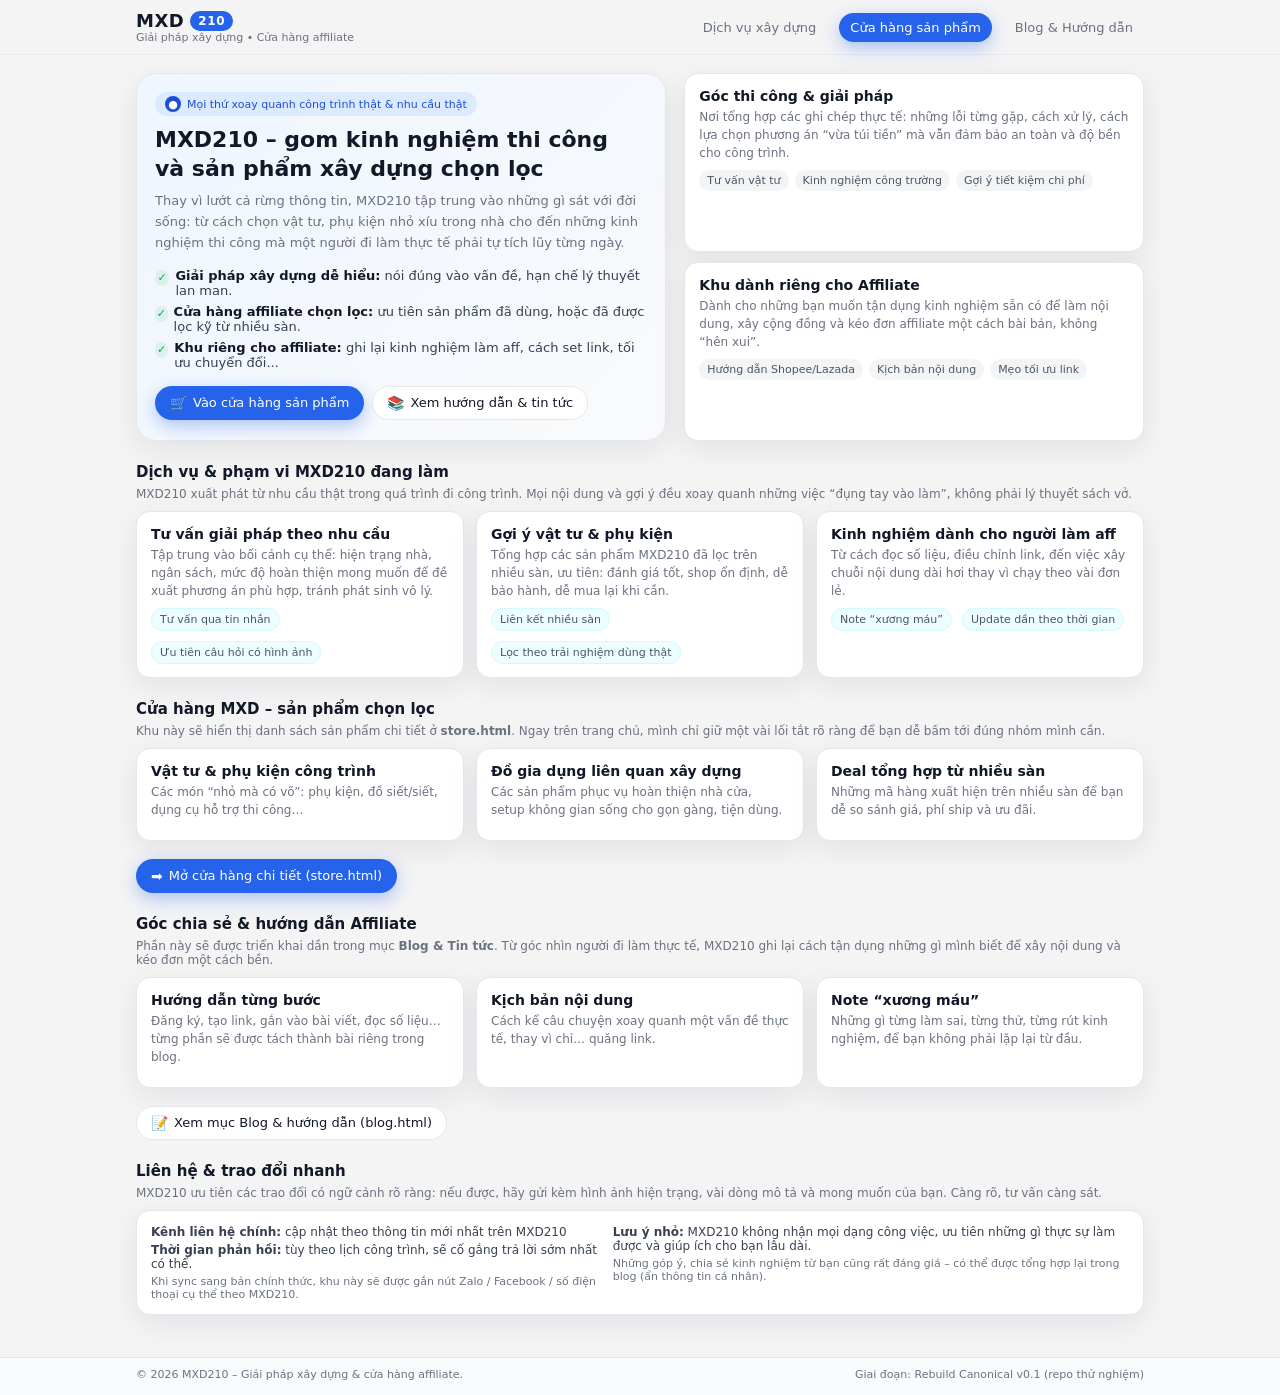
==== index.html @ 5761dd82 "feat(index): add MXD210 canonical homepage v0.1 Add initial HTML structure for MXD210 website with m" ====
<!doctype html>
<html lang="vi">
<head>
  <meta charset="utf-8"/>
  <meta name="viewport" content="width=device-width,initial-scale=1,maximum-scale=1"/>

  <title>MXD210 • Giải pháp xây dựng & cửa hàng affiliate</title>
  <meta name="description" content="MXD210 – chia sẻ kinh nghiệm thi công, tư vấn giải pháp xây dựng và tổng hợp cửa hàng affiliate sản phẩm chọn lọc. Dễ hiểu, dễ chọn, đúng nhu cầu thực tế."/>

  <!-- Giai đoạn REBUILD trên repo thử nghiệm: tránh index -->
  <meta name="robots" content="noindex,follow"/>

  <!-- Khi sync sang repo mxd210 chính thức thì chỉnh lại canonical + og:url nếu cần -->
  <link rel="canonical" href="https://mxd210.github.io/"/>

  <meta property="og:title" content="MXD210 • Giải pháp xây dựng & cửa hàng affiliate"/>
  <meta property="og:description" content="Chia sẻ kinh nghiệm thi công, tư vấn giải pháp xây dựng và cửa hàng affiliate sản phẩm chọn lọc từ nhiều sàn thương mại điện tử."/>
  <meta property="og:type" content="website"/>
  <meta property="og:url" content="https://mxd210.github.io/"/>
  <meta property="og:image" content="https://mxd210.github.io/assets/img/og-mxd210.webp"/>

  <style>
    :root{
      --bg:#f4f4f5;
      --card:#ffffff;
      --text:#111827;
      --muted:#6b7280;
      --accent:#2563eb;
      --accent-soft:#dbeafe;
      --border:#e5e7eb;
      --radius:14px;
      --shadow:0 8px 30px rgba(15,23,42,.08);
    }
    *{box-sizing:border-box;margin:0;padding:0}
    html,body{height:100%}
    body{
      font-family:system-ui,-apple-system,BlinkMacSystemFont,"Segoe UI",sans-serif;
      background:var(--bg);
      color:var(--text);
      -webkit-font-smoothing:antialiased;
    }
    a{text-decoration:none;color:inherit}
    .page{
      min-height:100vh;
      display:flex;
      flex-direction:column;
    }
    .topbar{
      position:sticky;
      top:0;
      z-index:10;
      backdrop-filter:blur(16px);
      background:rgba(244,244,245,.88);
      border-bottom:1px solid rgba(229,231,235,.7);
    }
    .topbar-inner{
      max-width:1040px;
      margin:0 auto;
      padding:10px 16px;
      display:flex;
      align-items:center;
      justify-content:space-between;
      gap:12px;
    }
    .logo{
      font-weight:700;
      letter-spacing:.03em;
      font-size:18px;
      display:flex;
      align-items:center;
      gap:6px;
    }
    .logo span{
      padding:3px 8px;
      border-radius:999px;
      background:var(--accent);
      color:#fff;
      font-size:12px;
      font-weight:600;
    }
    .logo-sub{
      font-size:11px;
      color:var(--muted);
    }
    .nav{
      display:flex;
      align-items:center;
      gap:12px;
      font-size:13px;
    }
    .nav a{
      padding:6px 10px;
      border-radius:999px;
      border:1px solid transparent;
      color:var(--muted);
      white-space:nowrap;
    }
    .nav a:hover{
      border-color:var(--border);
      background:#fff;
      color:var(--text);
    }
    .nav .nav-primary{
      background:var(--accent);
      color:#fff;
      border-color:transparent;
      box-shadow:0 6px 18px rgba(37,99,235,.35);
    }
    .nav .nav-primary:hover{
      transform:translateY(-1px);
    }

    .main{
      flex:1;
    }
    .container{
      max-width:1040px;
      margin:0 auto;
      padding:18px 16px 32px;
    }
    .hero{
      display:grid;
      grid-template-columns:minmax(0,3fr) minmax(0,2.6fr);
      gap:18px;
      margin-bottom:22px;
    }
    @media (max-width:768px){
      .hero{
        grid-template-columns:minmax(0,1fr);
      }
    }
    .hero-main{
      padding:18px 18px 20px;
      background:linear-gradient(135deg,#eff6ff,#f9fafb);
      border-radius:20px;
      border:1px solid var(--border);
      box-shadow:var(--shadow);
    }
    .hero-pill{
      display:inline-flex;
      align-items:center;
      gap:6px;
      padding:4px 10px;
      border-radius:999px;
      background:var(--accent-soft);
      color:#1d4ed8;
      font-size:11px;
      margin-bottom:10px;
      font-weight:500;
    }
    .hero-pill span{
      display:inline-flex;
      align-items:center;
      justify-content:center;
      width:16px;
      height:16px;
      border-radius:999px;
      background:#1d4ed8;
      color:#fff;
      font-size:11px;
    }
    .hero-title{
      font-size:22px;
      line-height:1.3;
      font-weight:700;
      margin-bottom:8px;
    }
    .hero-desc{
      font-size:13px;
      line-height:1.6;
      color:var(--muted);
      margin-bottom:14px;
    }
    .hero-list{
      list-style:none;
      display:grid;
      grid-template-columns:minmax(0,1fr);
      gap:6px;
      font-size:13px;
      margin-bottom:16px;
      color:#374151;
    }
    .hero-list li{
      display:flex;
      align-items:flex-start;
      gap:6px;
    }
    .hero-list strong{
      font-weight:600;
      color:#111827;
    }
    .hero-list span.bullet{
      width:16px;
      height:16px;
      border-radius:999px;
      background:#22c55e1a;
      display:flex;
      align-items:center;
      justify-content:center;
      font-size:11px;
      color:#16a34a;
      margin-top:2px;
    }
    .hero-actions{
      display:flex;
      flex-wrap:wrap;
      gap:8px;
    }
    .btn{
      display:inline-flex;
      align-items:center;
      justify-content:center;
      gap:6px;
      padding:8px 14px;
      border-radius:999px;
      border:1px solid transparent;
      font-size:13px;
      font-weight:500;
      cursor:pointer;
      transition:all .16s ease;
    }
    .btn-main{
      background:var(--accent);
      color:#fff;
      box-shadow:0 6px 18px rgba(37,99,235,.35);
    }
    .btn-main:hover{
      transform:translateY(-1px);
      box-shadow:0 10px 26px rgba(37,99,235,.45);
    }
    .btn-ghost{
      background:#fff;
      color:#111827;
      border-color:var(--border);
    }
    .btn-ghost:hover{
      background:#f9fafb;
    }
    .btn span.icon{
      font-size:14px;
    }

    .hero-side{
      display:grid;
      grid-template-rows:minmax(0,1fr) minmax(0,1fr);
      gap:10px;
    }
    .card{
      background:var(--card);
      border-radius:var(--radius);
      border:1px solid var(--border);
      padding:14px 14px 13px;
      box-shadow:var(--shadow);
    }
    .card h2{
      font-size:14px;
      margin-bottom:4px;
      font-weight:600;
    }
    .card p{
      font-size:12px;
      color:var(--muted);
      margin-bottom:8px;
      line-height:1.5;
    }
    .tag-row{
      display:flex;
      flex-wrap:wrap;
      gap:6px;
    }
    .tag{
      padding:4px 8px;
      border-radius:999px;
      background:#f3f4f6;
      font-size:11px;
      color:#4b5563;
    }

    .grid{
      display:grid;
      grid-template-columns:repeat(3,minmax(0,1fr));
      gap:12px;
      margin-bottom:18px;
    }
    @media (max-width:900px){
      .grid{
        grid-template-columns:repeat(2,minmax(0,1fr));
      }
    }
    @media (max-width:640px){
      .grid{
        grid-template-columns:minmax(0,1fr);
      }
    }
    .section-title{
      font-size:15px;
      font-weight:600;
      margin-bottom:6px;
    }
    .section-desc{
      font-size:12px;
      color:var(--muted);
      margin-bottom:10px;
    }

    .stat-row{
      display:flex;
      flex-wrap:wrap;
      gap:10px;
      margin-top:8px;
      font-size:11px;
      color:#4b5563;
    }
    .stat-pill{
      padding:4px 8px;
      border-radius:999px;
      background:#ecfeff;
      border:1px solid #cffafe;
    }

    .contact-card{
      display:grid;
      grid-template-columns:minmax(0,1.4fr) minmax(0,1.6fr);
      gap:10px;
      margin-bottom:6px;
    }
    @media (max-width:640px){
      .contact-card{
        grid-template-columns:minmax(0,1fr);
      }
    }
    .contact-row{
      font-size:12px;
      color:#374151;
      margin-bottom:4px;
    }
    .contact-row strong{
      font-weight:600;
    }
    .contact-note{
      font-size:11px;
      color:var(--muted);
      margin-top:4px;
    }

    footer{
      border-top:1px solid var(--border);
      background:#f9fafb;
    }
    .footer-inner{
      max-width:1040px;
      margin:0 auto;
      padding:10px 16px 14px;
      display:flex;
      flex-wrap:wrap;
      gap:8px;
      align-items:center;
      justify-content:space-between;
      font-size:11px;
      color:#6b7280;
    }
    .footer-links{
      display:flex;
      flex-wrap:wrap;
      gap:10px;
    }
    .footer-links a{
      text-decoration:underline;
      text-decoration-style:dotted;
    }
  </style>

  <!-- Vị trí GA4 (khi dùng thật thì bỏ comment và thay ID)
  <script async src="https://www.googletagmanager.com/gtag/js?id=G-XXXXXXXXXX"></script>
  <script>
    window.dataLayer = window.dataLayer || [];
    function gtag(){dataLayer.push(arguments);}
    gtag('js', new Date());
    gtag('config', 'G-XXXXXXXXXX');
  </script>
  -->

  <!-- Vị trí script affiliate dành cho mxd210 (sau GA4, trước </body> ở các trang khác) -->
</head>
<body>
<div class="page">
  <header class="topbar">
    <div class="topbar-inner">
      <div>
        <div class="logo">
          MXD<span>210</span>
        </div>
        <div class="logo-sub">Giải pháp xây dựng • Cửa hàng affiliate</div>
      </div>
      <nav class="nav">
        <a href="#services">Dịch vụ xây dựng</a>
        <a href="store.html" class="nav-primary">Cửa hàng sản phẩm</a>
        <a href="blog.html">Blog & Hướng dẫn</a>
      </nav>
    </div>
  </header>

  <main class="main">
    <div class="container">
      <section class="hero">
        <div class="hero-main">
          <div class="hero-pill">
            <span>●</span>
            Mọi thứ xoay quanh công trình thật & nhu cầu thật
          </div>
          <h1 class="hero-title">
            MXD210 – gom kinh nghiệm thi công<br/>và sản phẩm xây dựng chọn lọc
          </h1>
          <p class="hero-desc">
            Thay vì lướt cả rừng thông tin, MXD210 tập trung vào những gì sát với đời sống:
            từ cách chọn vật tư, phụ kiện nhỏ xíu trong nhà cho đến những kinh nghiệm thi công
            mà một người đi làm thực tế phải tự tích lũy từng ngày.
          </p>
          <ul class="hero-list">
            <li>
              <span class="bullet">✓</span>
              <div><strong>Giải pháp xây dựng dễ hiểu:</strong> nói đúng vào vấn đề, hạn chế lý thuyết lan man.</div>
            </li>
            <li>
              <span class="bullet">✓</span>
              <div><strong>Cửa hàng affiliate chọn lọc:</strong> ưu tiên sản phẩm đã dùng, hoặc đã được lọc kỹ từ nhiều sàn.</div>
            </li>
            <li>
              <span class="bullet">✓</span>
              <div><strong>Khu riêng cho affiliate:</strong> ghi lại kinh nghiệm làm aff, cách set link, tối ưu chuyển đổi...</div>
            </li>
          </ul>
          <div class="hero-actions">
            <a href="store.html" class="btn btn-main">
              <span class="icon">🛒</span>
              Vào cửa hàng sản phẩm
            </a>
            <a href="blog.html" class="btn btn-ghost">
              <span class="icon">📚</span>
              Xem hướng dẫn & tin tức
            </a>
          </div>
        </div>

        <div class="hero-side">
          <div class="card">
            <h2>Góc thi công & giải pháp</h2>
            <p>
              Nơi tổng hợp các ghi chép thực tế: những lỗi từng gặp, cách xử lý, cách lựa chọn
              phương án “vừa túi tiền” mà vẫn đảm bảo an toàn và độ bền cho công trình.
            </p>
            <div class="tag-row">
              <span class="tag">Tư vấn vật tư</span>
              <span class="tag">Kinh nghiệm công trường</span>
              <span class="tag">Gợi ý tiết kiệm chi phí</span>
            </div>
          </div>
          <div class="card">
            <h2>Khu dành riêng cho Affiliate</h2>
            <p>
              Dành cho những bạn muốn tận dụng kinh nghiệm sẵn có để làm nội dung, xây cộng đồng
              và kéo đơn affiliate một cách bài bản, không “hên xui”.
            </p>
            <div class="tag-row">
              <span class="tag">Hướng dẫn Shopee/Lazada</span>
              <span class="tag">Kịch bản nội dung</span>
              <span class="tag">Mẹo tối ưu link</span>
            </div>
          </div>
        </div>
      </section>

      <section id="services" style="margin-bottom:22px;">
        <h2 class="section-title">Dịch vụ & phạm vi MXD210 đang làm</h2>
        <p class="section-desc">
          MXD210 xuất phát từ nhu cầu thật trong quá trình đi công trình. Mọi nội dung và gợi ý đều xoay quanh
          những việc “đụng tay vào làm”, không phải lý thuyết sách vở.
        </p>
        <div class="grid">
          <article class="card">
            <h2>Tư vấn giải pháp theo nhu cầu</h2>
            <p>
              Tập trung vào bối cảnh cụ thể: hiện trạng nhà, ngân sách, mức độ hoàn thiện mong muốn
              để đề xuất phương án phù hợp, tránh phát sinh vô lý.
            </p>
            <div class="stat-row">
              <span class="stat-pill">Tư vấn qua tin nhắn</span>
              <span class="stat-pill">Ưu tiên câu hỏi có hình ảnh</span>
            </div>
          </article>
          <article class="card">
            <h2>Gợi ý vật tư & phụ kiện</h2>
            <p>
              Tổng hợp các sản phẩm MXD210 đã lọc trên nhiều sàn, ưu tiên: đánh giá tốt, shop ổn định,
              dễ bảo hành, dễ mua lại khi cần.
            </p>
            <div class="stat-row">
              <span class="stat-pill">Liên kết nhiều sàn</span>
              <span class="stat-pill">Lọc theo trải nghiệm dùng thật</span>
            </div>
          </article>
          <article class="card">
            <h2>Kinh nghiệm dành cho người làm aff</h2>
            <p>
              Từ cách đọc số liệu, điều chỉnh link, đến việc xây chuỗi nội dung dài hơi thay vì chạy theo vài đơn lẻ.
            </p>
            <div class="stat-row">
              <span class="stat-pill">Note “xương máu”</span>
              <span class="stat-pill">Update dần theo thời gian</span>
            </div>
          </article>
        </div>
      </section>

      <section id="store-overview" style="margin-bottom:22px;">
        <h2 class="section-title">Cửa hàng MXD – sản phẩm chọn lọc</h2>
        <p class="section-desc">
          Khu này sẽ hiển thị danh sách sản phẩm chi tiết ở <strong>store.html</strong>. Ngay trên trang chủ,
          mình chỉ giữ một vài lối tắt rõ ràng để bạn dễ bấm tới đúng nhóm mình cần.
        </p>
        <div class="grid">
          <article class="card">
            <h2>Vật tư & phụ kiện công trình</h2>
            <p>Các món “nhỏ mà có võ”: phụ kiện, đồ siết/siết, dụng cụ hỗ trợ thi công…</p>
          </article>
          <article class="card">
            <h2>Đồ gia dụng liên quan xây dựng</h2>
            <p>Các sản phẩm phục vụ hoàn thiện nhà cửa, setup không gian sống cho gọn gàng, tiện dùng.</p>
          </article>
          <article class="card">
            <h2>Deal tổng hợp từ nhiều sàn</h2>
            <p>Những mã hàng xuất hiện trên nhiều sàn để bạn dễ so sánh giá, phí ship và ưu đãi.</p>
          </article>
        </div>
        <a href="store.html" class="btn btn-main">
          <span class="icon">➡️</span>
          Mở cửa hàng chi tiết (store.html)
        </a>
      </section>

      <section id="affiliate" style="margin-bottom:22px;">
        <h2 class="section-title">Góc chia sẻ & hướng dẫn Affiliate</h2>
        <p class="section-desc">
          Phần này sẽ được triển khai dần trong mục <strong>Blog & Tin tức</strong>. Từ góc nhìn người đi làm thực tế,
          MXD210 ghi lại cách tận dụng những gì mình biết để xây nội dung và kéo đơn một cách bền.
        </p>
        <div class="grid">
          <article class="card">
            <h2>Hướng dẫn từng bước</h2>
            <p>Đăng ký, tạo link, gắn vào bài viết, đọc số liệu… từng phần sẽ được tách thành bài riêng trong blog.</p>
          </article>
          <article class="card">
            <h2>Kịch bản nội dung</h2>
            <p>Cách kể câu chuyện xoay quanh một vấn đề thực tế, thay vì chỉ… quăng link.</p>
          </article>
          <article class="card">
            <h2>Note “xương máu”</h2>
            <p>Những gì từng làm sai, từng thử, từng rút kinh nghiệm, để bạn không phải lặp lại từ đầu.</p>
          </article>
        </div>
        <a href="blog.html" class="btn btn-ghost">
          <span class="icon">📝</span>
          Xem mục Blog & hướng dẫn (blog.html)
        </a>
      </section>

      <section id="contact" style="margin-bottom:10px;">
        <h2 class="section-title">Liên hệ & trao đổi nhanh</h2>
        <p class="section-desc">
          MXD210 ưu tiên các trao đổi có ngữ cảnh rõ ràng: nếu được, hãy gửi kèm hình ảnh hiện trạng,
          vài dòng mô tả và mong muốn của bạn. Càng rõ, tư vấn càng sát.
        </p>
        <div class="contact-card card">
          <div>
            <div class="contact-row">
              <strong>Kênh liên hệ chính:</strong> cập nhật theo thông tin mới nhất trên MXD210
            </div>
            <div class="contact-row">
              <strong>Thời gian phản hồi:</strong> tùy theo lịch công trình, sẽ cố gắng trả lời sớm nhất có thể.
            </div>
            <div class="contact-note">
              Khi sync sang bản chính thức, khu này sẽ được gắn nút Zalo / Facebook / số điện thoại cụ thể theo MXD210.
            </div>
          </div>
          <div>
            <div class="contact-row">
              <strong>Lưu ý nhỏ:</strong> MXD210 không nhận mọi dạng công việc,
              ưu tiên những gì thực sự làm được và giúp ích cho bạn lâu dài.
            </div>
            <div class="contact-note">
              Những góp ý, chia sẻ kinh nghiệm từ bạn cũng rất đáng giá – có thể được tổng hợp lại trong blog (ẩn thông tin cá nhân).
            </div>
          </div>
        </div>
      </section>
    </div>
  </main>

  <footer>
    <div class="footer-inner">
      <div>© <span id="year"></span> MXD210 – Giải pháp xây dựng & cửa hàng affiliate.</div>
      <div class="footer-links">
        <span>Giai đoạn: Rebuild Canonical v0.1 (repo thử nghiệm)</span>
      </div>
    </div>
  </footer>
</div>

<script>
  document.getElementById('year').textContent = new Date().getFullYear();
</script>

<!-- Sau này (khi đã có file js), vị trí chuẩn là:
<script defer src="./assets/js/analytics-mxd210.js?v=1"></script>
<script defer src="./assets/js/mxd-affiliates.js?v=1"></script>
<script defer src="./assets/js/mxd-buy.js?v=1"></script>
-->
</body>
</html>
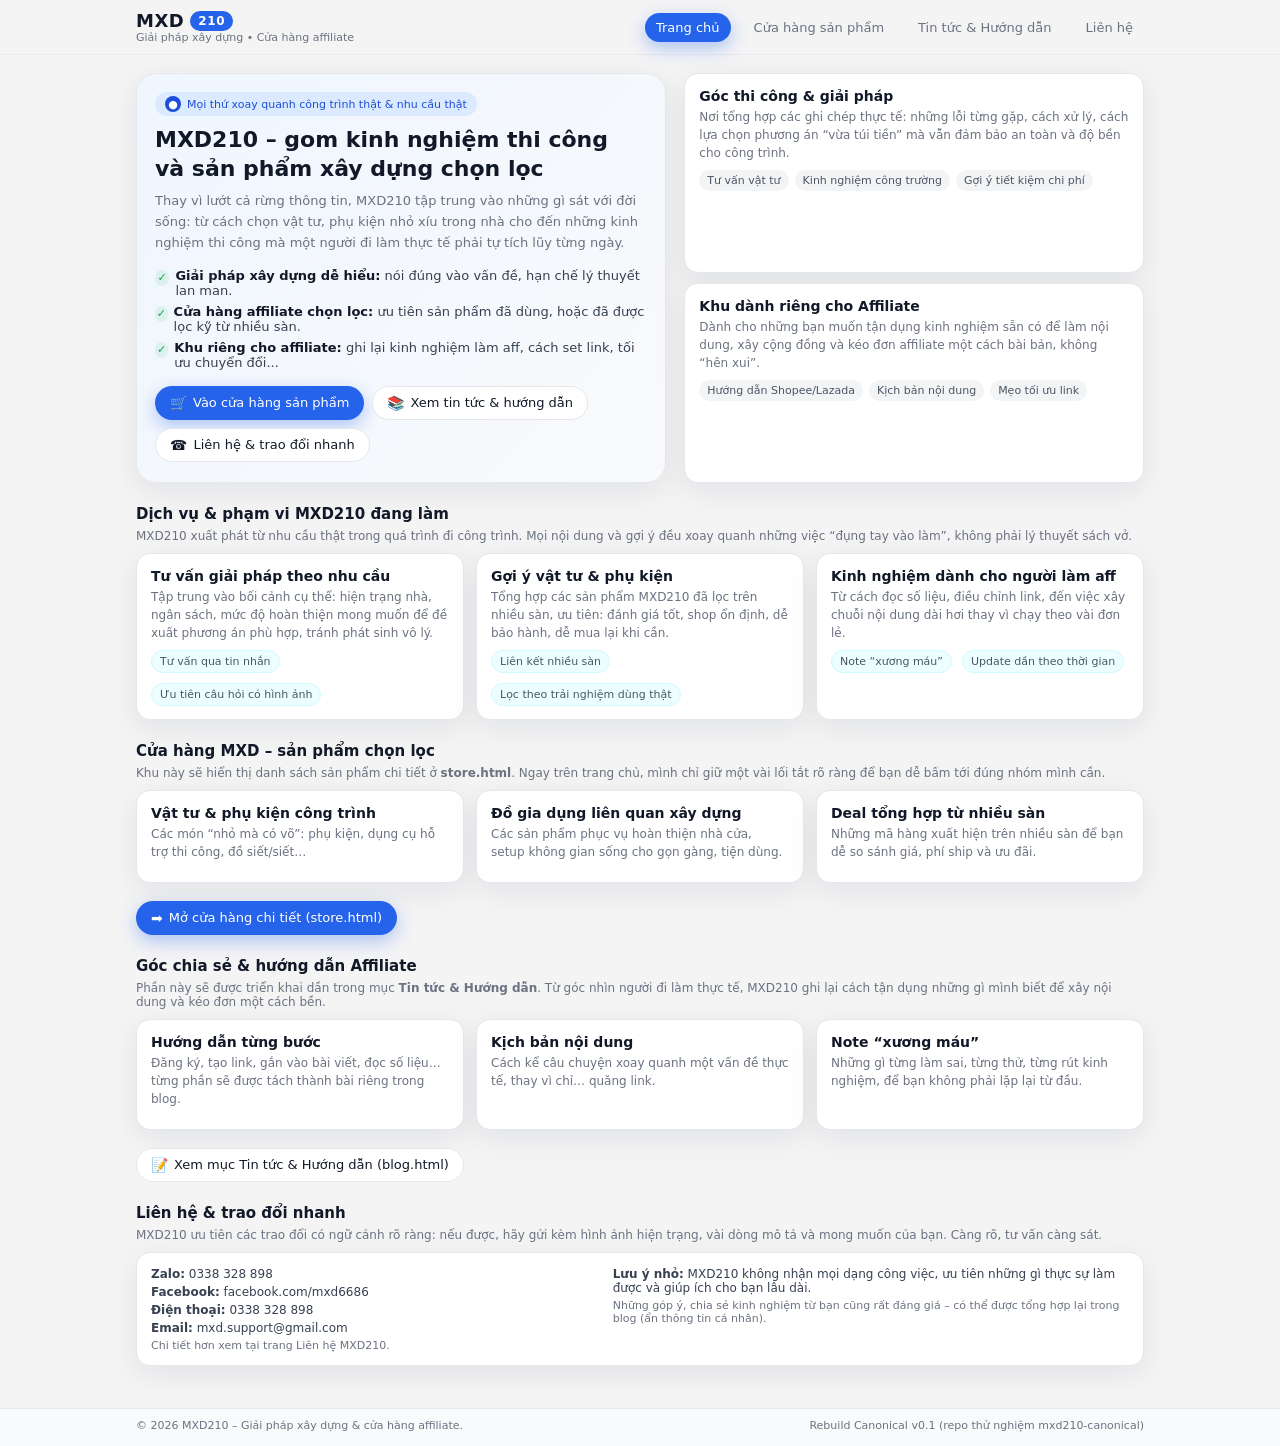
==== commit f70e5e75: "feat(index): wire GA4, contact nav and CTA for mxd210" ====
--- a/index.html
+++ b/index.html
@@ -7,10 +7,11 @@
   <title>MXD210 • Giải pháp xây dựng & cửa hàng affiliate</title>
   <meta name="description" content="MXD210 – chia sẻ kinh nghiệm thi công, tư vấn giải pháp xây dựng và tổng hợp cửa hàng affiliate sản phẩm chọn lọc. Dễ hiểu, dễ chọn, đúng nhu cầu thực tế."/>
 
-  <!-- Giai đoạn REBUILD trên repo thử nghiệm: tránh index -->
+  <!-- Giai đoạn REBUILD trên repo thử nghiệm: tránh index.
+       Khi đưa mã này lên repo mxd210 chính, cậu có thể đổi thành index,follow nếu muốn. -->
   <meta name="robots" content="noindex,follow"/>
 
-  <!-- Khi sync sang repo mxd210 chính thức thì chỉnh lại canonical + og:url nếu cần -->
+  <!-- Khi sync sang repo mxd210 chính thức thì giữ canonical này -->
   <link rel="canonical" href="https://mxd210.github.io/"/>
 
   <meta property="og:title" content="MXD210 • Giải pháp xây dựng & cửa hàng affiliate"/>
@@ -364,23 +365,16 @@
       flex-wrap:wrap;
       gap:10px;
     }
-    .footer-links a{
-      text-decoration:underline;
-      text-decoration-style:dotted;
-    }
   </style>
 
-  <!-- Vị trí GA4 (khi dùng thật thì bỏ comment và thay ID)
-  <script async src="https://www.googletagmanager.com/gtag/js?id=G-XXXXXXXXXX"></script>
+  <!-- GA4: MXD210 – G-SRMVN734DX -->
+  <script async src="https://www.googletagmanager.com/gtag/js?id=G-SRMVN734DX"></script>
   <script>
     window.dataLayer = window.dataLayer || [];
     function gtag(){dataLayer.push(arguments);}
     gtag('js', new Date());
-    gtag('config', 'G-XXXXXXXXXX');
+    gtag('config', 'G-SRMVN734DX');
   </script>
-  -->
-
-  <!-- Vị trí script affiliate dành cho mxd210 (sau GA4, trước </body> ở các trang khác) -->
 </head>
 <body>
 <div class="page">
@@ -393,9 +387,10 @@
         <div class="logo-sub">Giải pháp xây dựng • Cửa hàng affiliate</div>
       </div>
       <nav class="nav">
-        <a href="#services">Dịch vụ xây dựng</a>
-        <a href="store.html" class="nav-primary">Cửa hàng sản phẩm</a>
-        <a href="blog.html">Blog & Hướng dẫn</a>
+        <a href="index.html" class="nav-primary">Trang chủ</a>
+        <a href="store.html">Cửa hàng sản phẩm</a>
+        <a href="blog.html">Tin tức &amp; Hướng dẫn</a>
+        <a href="contact.html">Liên hệ</a>
       </nav>
     </div>
   </header>
@@ -406,7 +401,7 @@
         <div class="hero-main">
           <div class="hero-pill">
             <span>●</span>
-            Mọi thứ xoay quanh công trình thật & nhu cầu thật
+            Mọi thứ xoay quanh công trình thật &amp; nhu cầu thật
           </div>
           <h1 class="hero-title">
             MXD210 – gom kinh nghiệm thi công<br/>và sản phẩm xây dựng chọn lọc
@@ -437,14 +432,18 @@
             </a>
             <a href="blog.html" class="btn btn-ghost">
               <span class="icon">📚</span>
-              Xem hướng dẫn & tin tức
+              Xem tin tức &amp; hướng dẫn
+            </a>
+            <a href="contact.html" class="btn btn-ghost">
+              <span class="icon">☎️</span>
+              Liên hệ &amp; trao đổi nhanh
             </a>
           </div>
         </div>
 
         <div class="hero-side">
           <div class="card">
-            <h2>Góc thi công & giải pháp</h2>
+            <h2>Góc thi công &amp; giải pháp</h2>
             <p>
               Nơi tổng hợp các ghi chép thực tế: những lỗi từng gặp, cách xử lý, cách lựa chọn
               phương án “vừa túi tiền” mà vẫn đảm bảo an toàn và độ bền cho công trình.
@@ -471,7 +470,7 @@
       </section>
 
       <section id="services" style="margin-bottom:22px;">
-        <h2 class="section-title">Dịch vụ & phạm vi MXD210 đang làm</h2>
+        <h2 class="section-title">Dịch vụ &amp; phạm vi MXD210 đang làm</h2>
         <p class="section-desc">
           MXD210 xuất phát từ nhu cầu thật trong quá trình đi công trình. Mọi nội dung và gợi ý đều xoay quanh
           những việc “đụng tay vào làm”, không phải lý thuyết sách vở.
@@ -489,7 +488,7 @@
             </div>
           </article>
           <article class="card">
-            <h2>Gợi ý vật tư & phụ kiện</h2>
+            <h2>Gợi ý vật tư &amp; phụ kiện</h2>
             <p>
               Tổng hợp các sản phẩm MXD210 đã lọc trên nhiều sàn, ưu tiên: đánh giá tốt, shop ổn định,
               dễ bảo hành, dễ mua lại khi cần.
@@ -520,8 +519,8 @@
         </p>
         <div class="grid">
           <article class="card">
-            <h2>Vật tư & phụ kiện công trình</h2>
-            <p>Các món “nhỏ mà có võ”: phụ kiện, đồ siết/siết, dụng cụ hỗ trợ thi công…</p>
+            <h2>Vật tư &amp; phụ kiện công trình</h2>
+            <p>Các món “nhỏ mà có võ”: phụ kiện, dụng cụ hỗ trợ thi công, đồ siết/siết…</p>
           </article>
           <article class="card">
             <h2>Đồ gia dụng liên quan xây dựng</h2>
@@ -539,9 +538,9 @@
       </section>
 
       <section id="affiliate" style="margin-bottom:22px;">
-        <h2 class="section-title">Góc chia sẻ & hướng dẫn Affiliate</h2>
+        <h2 class="section-title">Góc chia sẻ &amp; hướng dẫn Affiliate</h2>
         <p class="section-desc">
-          Phần này sẽ được triển khai dần trong mục <strong>Blog & Tin tức</strong>. Từ góc nhìn người đi làm thực tế,
+          Phần này sẽ được triển khai dần trong mục <strong>Tin tức &amp; Hướng dẫn</strong>. Từ góc nhìn người đi làm thực tế,
           MXD210 ghi lại cách tận dụng những gì mình biết để xây nội dung và kéo đơn một cách bền.
         </p>
         <div class="grid">
@@ -560,12 +559,12 @@
         </div>
         <a href="blog.html" class="btn btn-ghost">
           <span class="icon">📝</span>
-          Xem mục Blog & hướng dẫn (blog.html)
+          Xem mục Tin tức &amp; Hướng dẫn (blog.html)
         </a>
       </section>
 
       <section id="contact" style="margin-bottom:10px;">
-        <h2 class="section-title">Liên hệ & trao đổi nhanh</h2>
+        <h2 class="section-title">Liên hệ &amp; trao đổi nhanh</h2>
         <p class="section-desc">
           MXD210 ưu tiên các trao đổi có ngữ cảnh rõ ràng: nếu được, hãy gửi kèm hình ảnh hiện trạng,
           vài dòng mô tả và mong muốn của bạn. Càng rõ, tư vấn càng sát.
@@ -573,13 +572,19 @@
         <div class="contact-card card">
           <div>
             <div class="contact-row">
-              <strong>Kênh liên hệ chính:</strong> cập nhật theo thông tin mới nhất trên MXD210
+              <strong>Zalo:</strong> <a href="https://zalo.me/0338328898" target="_blank" rel="noopener">0338 328 898</a>
             </div>
             <div class="contact-row">
-              <strong>Thời gian phản hồi:</strong> tùy theo lịch công trình, sẽ cố gắng trả lời sớm nhất có thể.
+              <strong>Facebook:</strong> <a href="https://facebook.com/mxd6686" target="_blank" rel="noopener">facebook.com/mxd6686</a>
+            </div>
+            <div class="contact-row">
+              <strong>Điện thoại:</strong> <a href="tel:0338328898">0338 328 898</a>
+            </div>
+            <div class="contact-row">
+              <strong>Email:</strong> <a href="mailto:mxd.support@gmail.com">mxd.support@gmail.com</a>
             </div>
             <div class="contact-note">
-              Khi sync sang bản chính thức, khu này sẽ được gắn nút Zalo / Facebook / số điện thoại cụ thể theo MXD210.
+              Chi tiết hơn xem tại trang <a href="contact.html">Liên hệ MXD210</a>.
             </div>
           </div>
           <div>
@@ -598,9 +603,9 @@
 
   <footer>
     <div class="footer-inner">
-      <div>© <span id="year"></span> MXD210 – Giải pháp xây dựng & cửa hàng affiliate.</div>
+      <div>© <span id="year"></span> MXD210 – Giải pháp xây dựng &amp; cửa hàng affiliate.</div>
       <div class="footer-links">
-        <span>Giai đoạn: Rebuild Canonical v0.1 (repo thử nghiệm)</span>
+        <span>Rebuild Canonical v0.1 (repo thử nghiệm mxd210-canonical)</span>
       </div>
     </div>
   </footer>
@@ -609,11 +614,5 @@
 <script>
   document.getElementById('year').textContent = new Date().getFullYear();
 </script>
-
-<!-- Sau này (khi đã có file js), vị trí chuẩn là:
-<script defer src="./assets/js/analytics-mxd210.js?v=1"></script>
-<script defer src="./assets/js/mxd-affiliates.js?v=1"></script>
-<script defer src="./assets/js/mxd-buy.js?v=1"></script>
--->
 </body>
 </html>
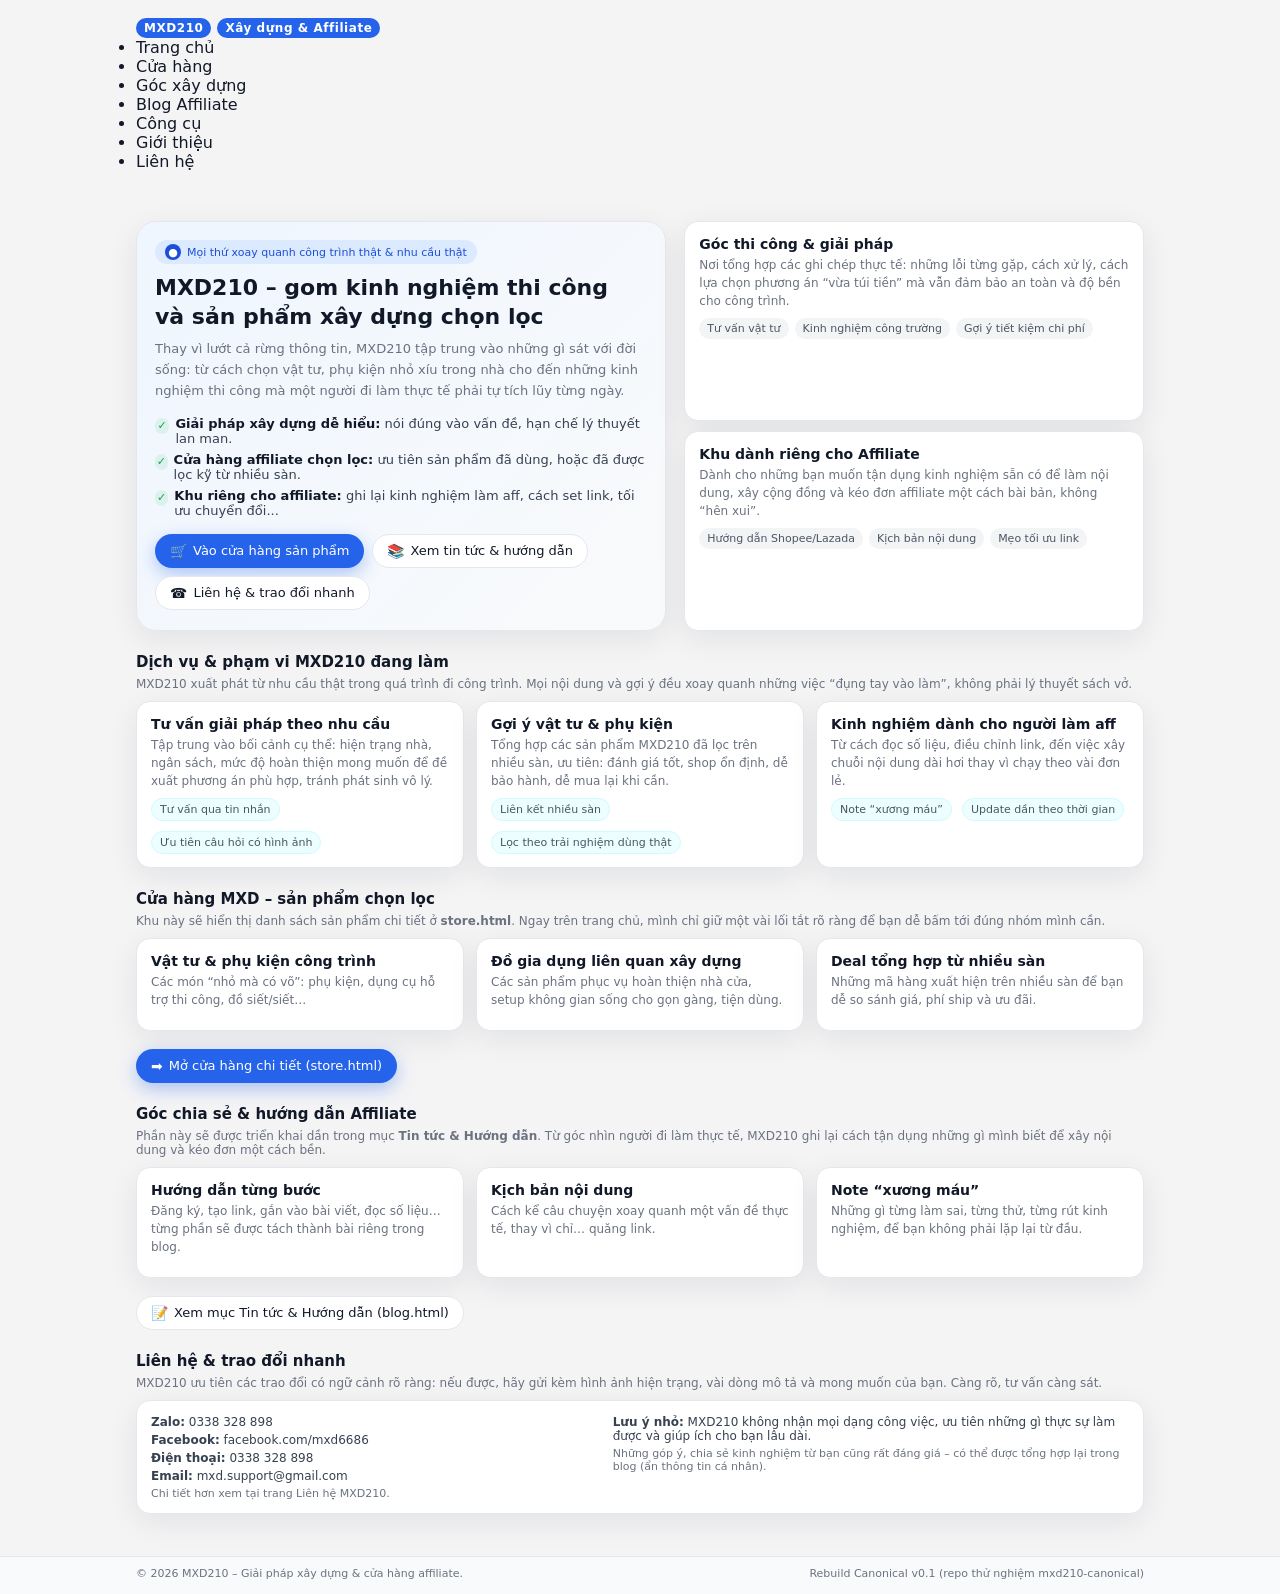
==== commit c92a88c9: "Replace topbar header with site-header structure" ====
--- a/index.html
+++ b/index.html
@@ -378,22 +378,27 @@
 </head>
 <body>
 <div class="page">
-  <header class="topbar">
-    <div class="topbar-inner">
-      <div>
-        <div class="logo">
-          MXD<span>210</span>
-        </div>
-        <div class="logo-sub">Giải pháp xây dựng • Cửa hàng affiliate</div>
-      </div>
-      <nav class="nav">
-        <a href="index.html" class="nav-primary">Trang chủ</a>
-        <a href="store.html">Cửa hàng sản phẩm</a>
-        <a href="blog.html">Tin tức &amp; Hướng dẫn</a>
-        <a href="contact.html">Liên hệ</a>
-      </nav>
-    </div>
-  </header>
+  <header class="site-header">
+  <div class="container">
+    <a href="/" class="logo">
+      <span class="logo-main">MXD210</span>
+      <span class="logo-sub">Xây dựng & Affiliate</span>
+    </a>
+
+    <nav class="main-nav">
+      <ul>
+        <li><a href="/" data-nav="home">Trang chủ</a></li>
+        <li><a href="/store.html" data-nav="store">Cửa hàng</a></li>
+        <li><a href="/blog-xay-dung.html" data-nav="blog-xd">Góc xây dựng</a></li>
+        <li><a href="/affiliate.html" data-nav="blog-aff">Blog Affiliate</a></li>
+        <li><a href="/tools.html" data-nav="tools">Công cụ</a></li>
+        <li><a href="/about.html" data-nav="about">Giới thiệu</a></li>
+        <li><a href="/contact.html" data-nav="contact">Liên hệ</a></li>
+      </ul>
+    </nav>
+  </div>
+</header>
+
 
   <main class="main">
     <div class="container">
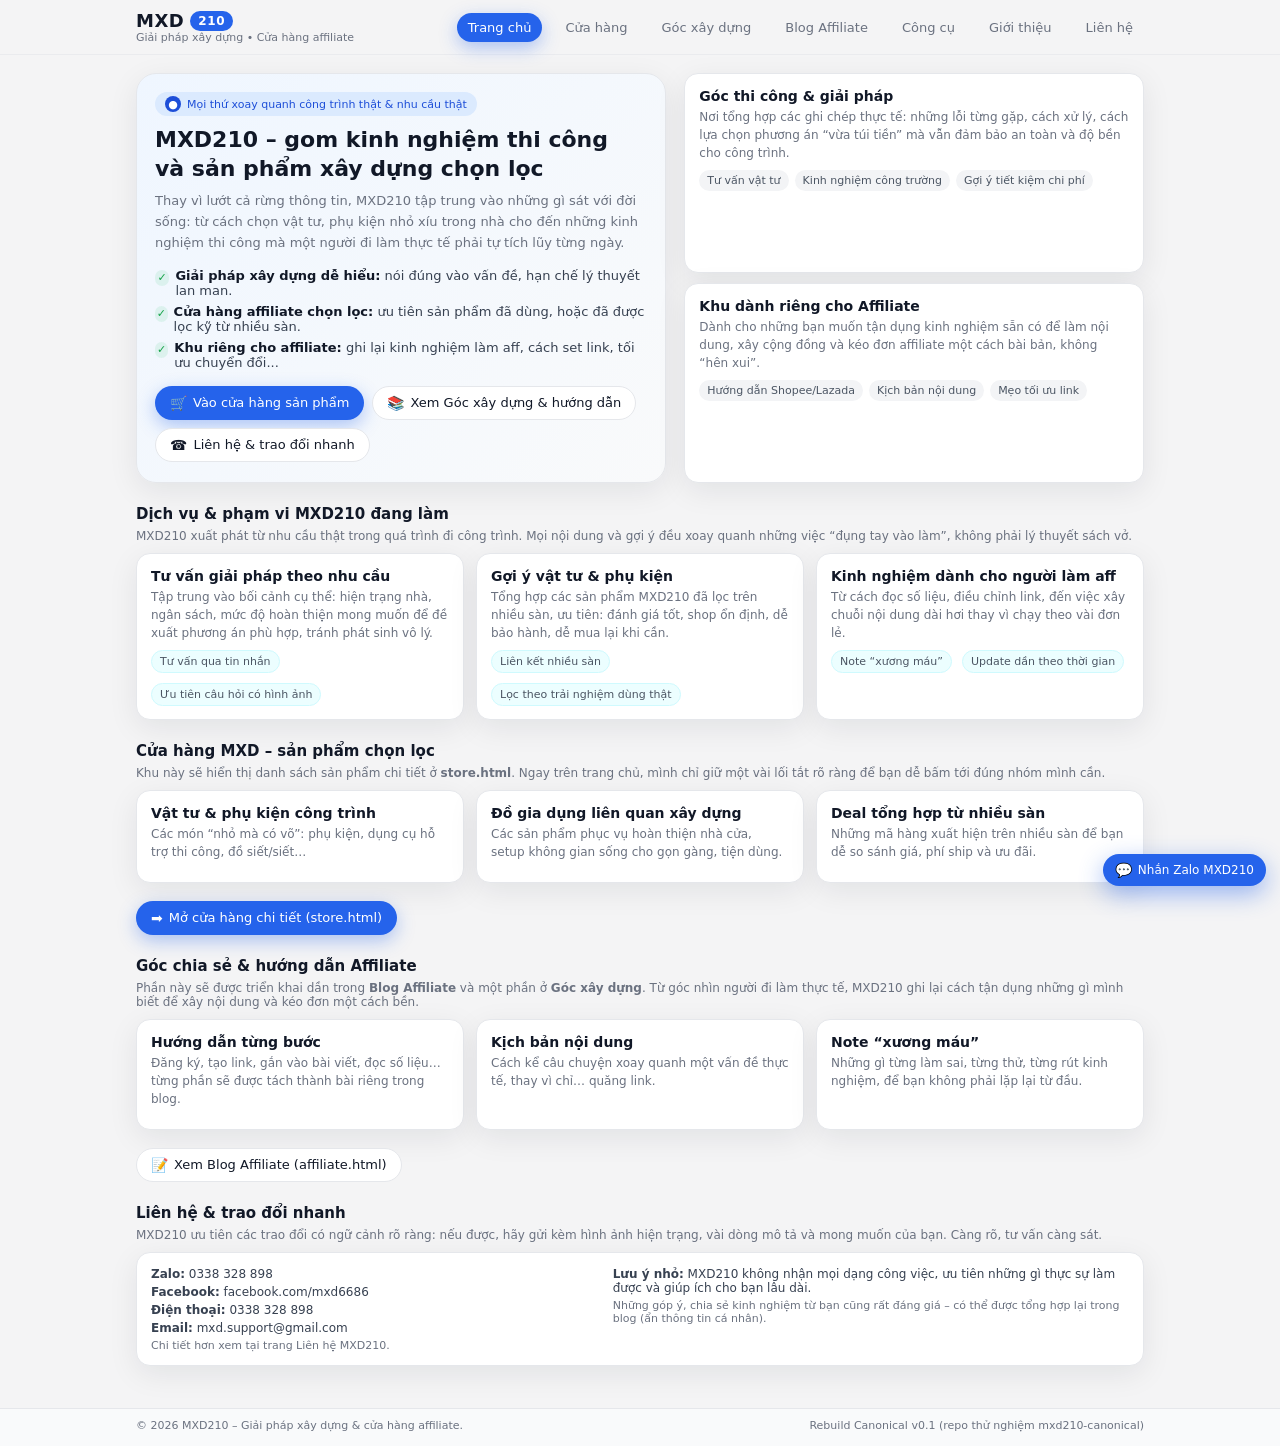
==== commit 902b4324: "Update index.html with new header and meta tags" ====
--- a/index.html
+++ b/index.html
@@ -10,6 +10,9 @@
   <!-- Giai đoạn REBUILD trên repo thử nghiệm: tránh index.
        Khi đưa mã này lên repo mxd210 chính, cậu có thể đổi thành index,follow nếu muốn. -->
   <meta name="robots" content="noindex,follow"/>
+
+  <!-- VERIFY: Google Search Console -->
+  <meta name="google-site-verification" content="84L0tRVs_wNPAyXii38-OaeGi8TyJdMlkZXVIHcnj0o">
 
   <!-- Khi sync sang repo mxd210 chính thức thì giữ canonical này -->
   <link rel="canonical" href="https://mxd210.github.io/"/>
@@ -46,6 +49,8 @@
       display:flex;
       flex-direction:column;
     }
+
+    /* TOPBAR + NAV giống contact.html */
     .topbar{
       position:sticky;
       top:0;
@@ -88,6 +93,8 @@
       align-items:center;
       gap:12px;
       font-size:13px;
+      flex-wrap:wrap;
+      justify-content:flex-end;
     }
     .nav a{
       padding:6px 10px;
@@ -378,27 +385,25 @@
 </head>
 <body>
 <div class="page">
-  <header class="site-header">
-  <div class="container">
-    <a href="/" class="logo">
-      <span class="logo-main">MXD210</span>
-      <span class="logo-sub">Xây dựng & Affiliate</span>
-    </a>
-
-    <nav class="main-nav">
-      <ul>
-        <li><a href="/" data-nav="home">Trang chủ</a></li>
-        <li><a href="/store.html" data-nav="store">Cửa hàng</a></li>
-        <li><a href="/blog-xay-dung.html" data-nav="blog-xd">Góc xây dựng</a></li>
-        <li><a href="/affiliate.html" data-nav="blog-aff">Blog Affiliate</a></li>
-        <li><a href="/tools.html" data-nav="tools">Công cụ</a></li>
-        <li><a href="/about.html" data-nav="about">Giới thiệu</a></li>
-        <li><a href="/contact.html" data-nav="contact">Liên hệ</a></li>
-      </ul>
-    </nav>
-  </div>
-</header>
-
+  <header class="topbar">
+    <div class="topbar-inner">
+      <div>
+        <div class="logo">
+          MXD<span>210</span>
+        </div>
+        <div class="logo-sub">Giải pháp xây dựng • Cửa hàng affiliate</div>
+      </div>
+      <nav class="nav">
+        <a href="index.html" class="nav-primary">Trang chủ</a>
+        <a href="store.html">Cửa hàng</a>
+        <a href="blog-xay-dung.html">Góc xây dựng</a>
+        <a href="affiliate.html">Blog Affiliate</a>
+        <a href="tools.html">Công cụ</a>
+        <a href="about.html">Giới thiệu</a>
+        <a href="contact.html">Liên hệ</a>
+      </nav>
+    </div>
+  </header>
 
   <main class="main">
     <div class="container">
@@ -435,9 +440,9 @@
               <span class="icon">🛒</span>
               Vào cửa hàng sản phẩm
             </a>
-            <a href="blog.html" class="btn btn-ghost">
+            <a href="blog-xay-dung.html" class="btn btn-ghost">
               <span class="icon">📚</span>
-              Xem tin tức &amp; hướng dẫn
+              Xem Góc xây dựng &amp; hướng dẫn
             </a>
             <a href="contact.html" class="btn btn-ghost">
               <span class="icon">☎️</span>
@@ -545,8 +550,8 @@
       <section id="affiliate" style="margin-bottom:22px;">
         <h2 class="section-title">Góc chia sẻ &amp; hướng dẫn Affiliate</h2>
         <p class="section-desc">
-          Phần này sẽ được triển khai dần trong mục <strong>Tin tức &amp; Hướng dẫn</strong>. Từ góc nhìn người đi làm thực tế,
-          MXD210 ghi lại cách tận dụng những gì mình biết để xây nội dung và kéo đơn một cách bền.
+          Phần này sẽ được triển khai dần trong <strong>Blog Affiliate</strong> và một phần ở <strong>Góc xây dựng</strong>.
+          Từ góc nhìn người đi làm thực tế, MXD210 ghi lại cách tận dụng những gì mình biết để xây nội dung và kéo đơn một cách bền.
         </p>
         <div class="grid">
           <article class="card">
@@ -562,9 +567,9 @@
             <p>Những gì từng làm sai, từng thử, từng rút kinh nghiệm, để bạn không phải lặp lại từ đầu.</p>
           </article>
         </div>
-        <a href="blog.html" class="btn btn-ghost">
+        <a href="affiliate.html" class="btn btn-ghost">
           <span class="icon">📝</span>
-          Xem mục Tin tức &amp; Hướng dẫn (blog.html)
+          Xem Blog Affiliate (affiliate.html)
         </a>
       </section>
 
@@ -616,6 +621,10 @@
   </footer>
 </div>
 
+<script defer src="/assets/analytics.js?v=2025-09-26-fb2"></script>
+<script defer src="/assets/mxd-affiliate.js?v=2025-09-26-fb2"></script>
+<script defer src="/assets/js/render-products.js?v=2025-09-26-fb2"></script>
+<script defer src="/assets/js/floating-contact.js?v=2025-09-26-1"></script>
 <script>
   document.getElementById('year').textContent = new Date().getFullYear();
 </script>
